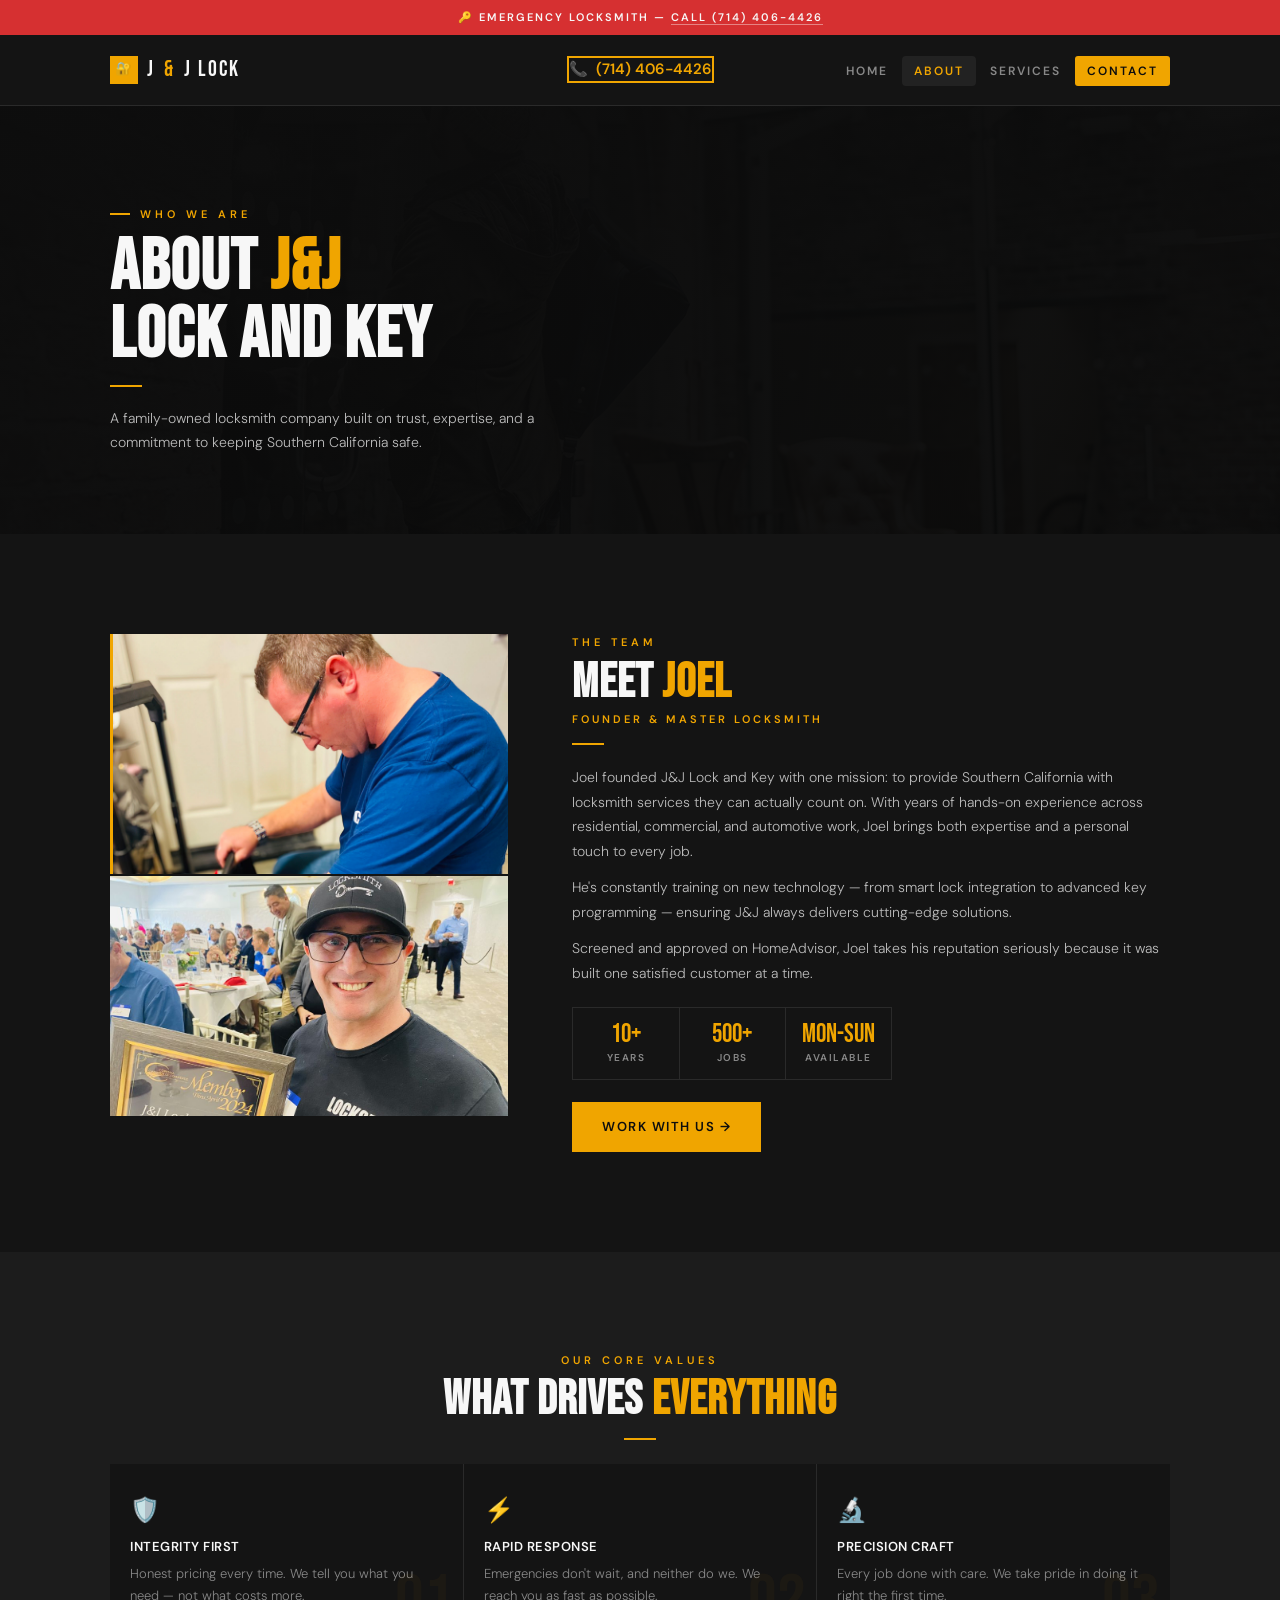
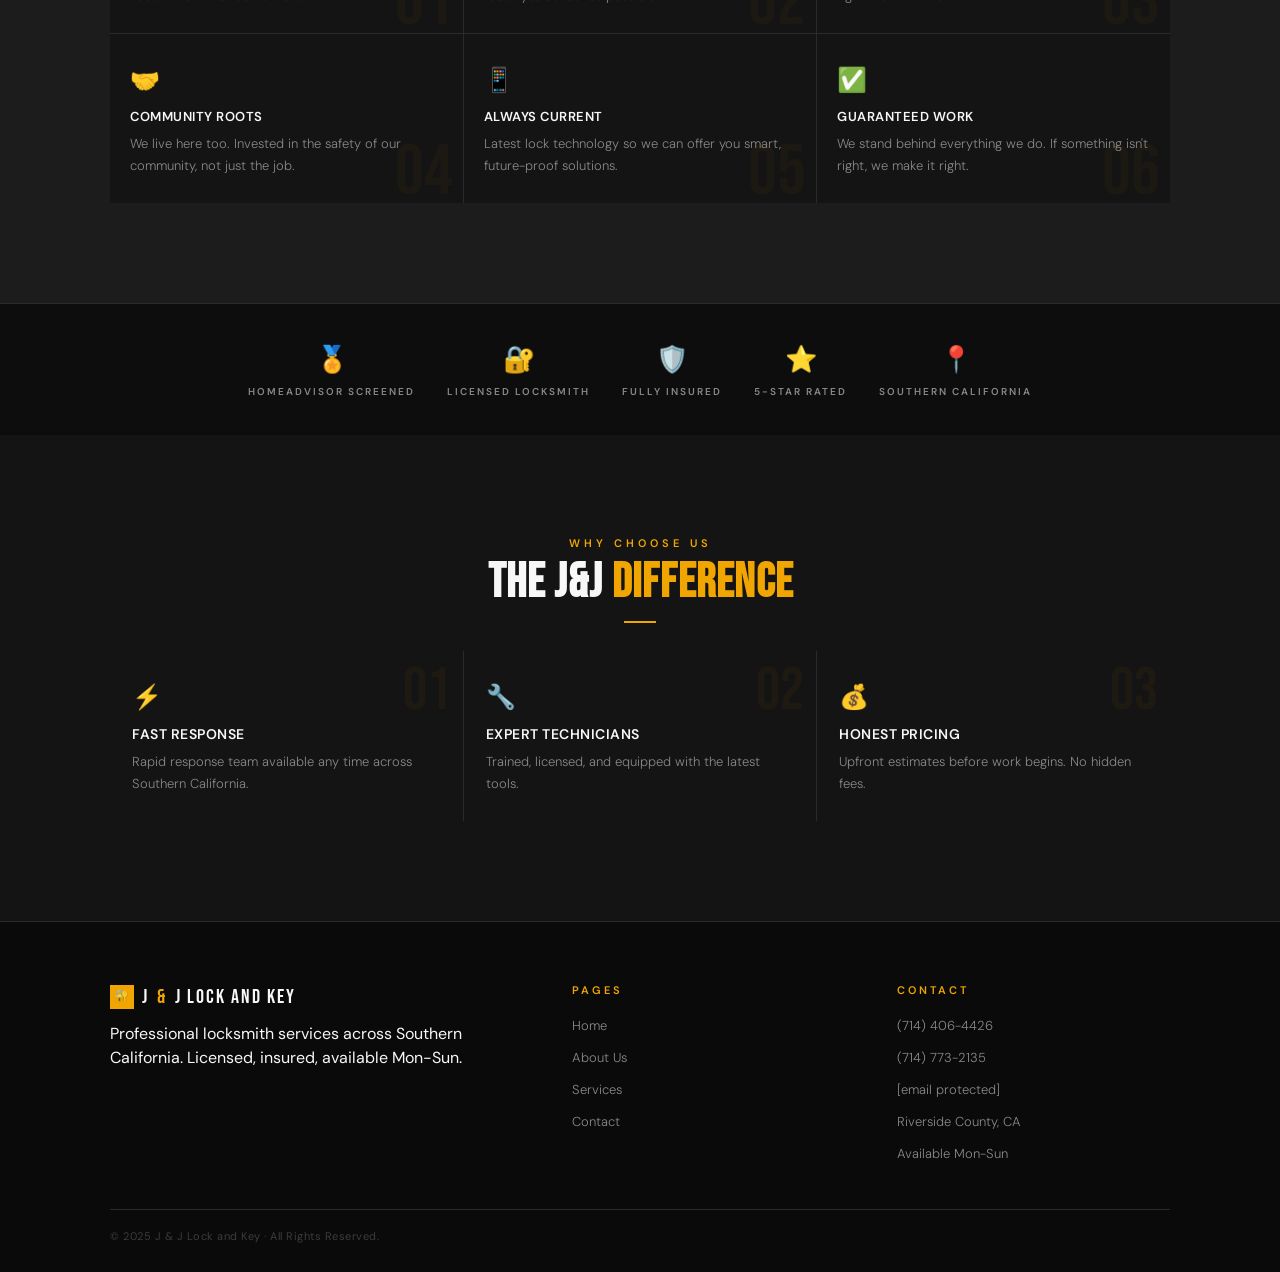
==== about.html @ a3571da6 "first commit" ====
<!DOCTYPE html>
<html lang="en">
<head>
<meta charset="UTF-8">
<meta name="viewport" content="width=device-width, initial-scale=1.0">
<title>About Us – J&J Lock and Key</title>
<link rel="stylesheet" href="style.css">
</head>
<body>
<div class="strip"><p>🔑 Emergency Locksmith — <a href="tel:+17144064426">Call (714) 406-4426</a></p></div>
<nav class="nav">
  <div class="wrap">
    <div class="nav__inner">
      <a href="index.html" class="nav__logo"><div class="nav__logo-mark">🔐</div>J<span>&amp;</span>J Lock</a>
      <a href="tel:+17144064426" class="nav__phone-mobile">📞 (714) 406-4426</a>
      <a href="tel:+17144064426" class="nav__phone-desktop">(714) 406-4426</a>
      <ul class="nav__links">
        <li><a href="index.html">Home</a></li>
        <li><a href="about.html" class="active">About</a></li>
        <li><a href="services.html">Services</a></li>
        <li><a href="contact.html" class="nav__cta">Contact</a></li>
      </ul>
      <button class="nav__burger" id="burger" aria-label="Open menu">
        <span></span><span></span><span></span>
      </button>
    </div>
  </div>
</nav>

<div class="nav__scrim" id="scrim"></div>
<div class="nav__drawer" id="drawer">
  <div class="nav__drawer-top">
    <div class="nav__drawer-logo"><div class="nav__logo-mark">🔐</div>J<span>&amp;</span>J Lock</div>
    <button class="nav__drawer-close" id="drawerClose">✕</button>
  </div>
  <div class="nav__drawer-phone">
    <span style="font-size:22px;">📞</span>
    <div><a href="tel:+17144064426">(714) 406-4426</a><p>Call or text anytime</p></div>
  </div>
  <nav class="nav__drawer-links">
    <a href="index.html">🏠 Home</a>
    <a href="about.html" class="active">👤 About Us</a>
    <a href="services.html">🔧 Services</a>
    <a href="contact.html">✉️ Contact</a>
  </nav>
  <a href="contact.html" class="nav__drawer-cta">Get a Free Estimate →</a>
  <div class="nav__drawer-bottom">
    <p>J&amp;J Lock and Key<br>Riverside County, CA<br>Licensed · Insured · Home Advisor Approved</p>
  </div>
</div>

<script>
(function(){
  var b=document.getElementById('burger'),d=document.getElementById('drawer'),s=document.getElementById('scrim'),c=document.getElementById('drawerClose');
  function open(){b.classList.add('open');d.classList.add('open');s.classList.add('open');document.body.style.overflow='hidden';}
  function shut(){b.classList.remove('open');d.classList.remove('open');s.classList.remove('open');document.body.style.overflow='';}
  b.addEventListener('click',open);c.addEventListener('click',shut);s.addEventListener('click',shut);
  d.querySelectorAll('a').forEach(function(a){a.addEventListener('click',shut);});
})();
</script>

<div class="pg-hero">
  <div class="pg-hero__bg" style="background-image:url('joelimage4.jpg');"></div>
  <div class="pg-hero__overlay"></div>
  <div class="wrap pg-hero__body">
    <div class="pg-hero__label">Who We Are</div>
    <h1 class="d2" style="margin-bottom:10px;">About <span class="gold">J&amp;J</span><br>Lock and Key</h1>
    <div class="line"></div>
    <p style="font-size:14px;font-weight:300;color:#bbb;line-height:1.7;max-width:480px;">A family-owned locksmith company built on trust, expertise, and a commitment to keeping Southern California safe.</p>
  </div>
</div>

<section class="section section--dark">
  <div class="wrap">
    <div class="meet-grid">
      <div class="meet-photos">
        <img src="joelimage6.jpg" alt="Joel at work">
        <img src="commerce.jpg" alt="Commercial locksmith">
      </div>
      <div>
        <span class="label" style="display:block;margin-bottom:8px;">The Team</span>
        <h2 class="d3" style="margin-bottom:4px;">Meet <span class="gold">Joel</span></h2>
        <p style="font-size:11px;font-weight:600;letter-spacing:3px;text-transform:uppercase;color:var(--gold);margin-bottom:16px;">Founder &amp; Master Locksmith</p>
        <div class="line"></div>
        <p style="font-size:14px;font-weight:300;line-height:1.75;color:#bbb;margin-bottom:12px;">Joel founded J&amp;J Lock and Key with one mission: to provide Southern California with locksmith services they can actually count on. With years of hands-on experience across residential, commercial, and automotive work, Joel brings both expertise and a personal touch to every job.</p>
        <p style="font-size:14px;font-weight:300;line-height:1.75;color:#bbb;margin-bottom:12px;">He's constantly training on new technology — from smart lock integration to advanced key programming — ensuring J&amp;J always delivers cutting-edge solutions.</p>
        <p style="font-size:14px;font-weight:300;line-height:1.75;color:#bbb;margin-bottom:22px;">Screened and approved on HomeAdvisor, Joel takes his reputation seriously because it was built one satisfied customer at a time.</p>
        <div style="display:flex;gap:0;border:1px solid #2a2a2a;margin-bottom:22px;max-width:320px;">
          <div style="flex:1;padding:14px 10px;text-align:center;border-right:1px solid #2a2a2a;"><div style="font-family:'Bebas Neue',sans-serif;font-size:26px;color:var(--gold);line-height:1;">10+</div><div style="font-size:10px;font-weight:600;letter-spacing:1.5px;text-transform:uppercase;color:#888;margin-top:2px;">Years</div></div>
          <div style="flex:1;padding:14px 10px;text-align:center;border-right:1px solid #2a2a2a;"><div style="font-family:'Bebas Neue',sans-serif;font-size:26px;color:var(--gold);line-height:1;">500+</div><div style="font-size:10px;font-weight:600;letter-spacing:1.5px;text-transform:uppercase;color:#888;margin-top:2px;">Jobs</div></div>
          <div style="flex:1;padding:14px 10px;text-align:center;"><div style="font-family:'Bebas Neue',sans-serif;font-size:26px;color:var(--gold);line-height:1;">Mon-Sun</div><div style="font-size:10px;font-weight:600;letter-spacing:1.5px;text-transform:uppercase;color:#888;margin-top:2px;">Available</div></div>
        </div>
        <a href="contact.html" class="btn btn--gold">Work With Us →</a>
      </div>
    </div>
  </div>
</section>

<section class="section section--card">
  <div class="wrap">
    <div class="center">
      <span class="label" style="display:block;margin-bottom:8px;">Our Core Values</span>
      <h2 class="d3" style="margin-bottom:4px;">What Drives <span class="gold">Everything</span></h2>
      <div class="line line--c"></div>
    </div>
    <div class="vals-grid">
      <div class="val"><span class="val__icon">🛡️</span><div class="val__title">Integrity First</div><p class="val__body">Honest pricing every time. We tell you what you need — not what costs more.</p><div class="val__n">01</div></div>
      <div class="val"><span class="val__icon">⚡</span><div class="val__title">Rapid Response</div><p class="val__body">Emergencies don't wait, and neither do we. We reach you as fast as possible.</p><div class="val__n">02</div></div>
      <div class="val"><span class="val__icon">🔬</span><div class="val__title">Precision Craft</div><p class="val__body">Every job done with care. We take pride in doing it right the first time.</p><div class="val__n">03</div></div>
      <div class="val"><span class="val__icon">🤝</span><div class="val__title">Community Roots</div><p class="val__body">We live here too. Invested in the safety of our community, not just the job.</p><div class="val__n">04</div></div>
      <div class="val"><span class="val__icon">📱</span><div class="val__title">Always Current</div><p class="val__body">Latest lock technology so we can offer you smart, future-proof solutions.</p><div class="val__n">05</div></div>
      <div class="val"><span class="val__icon">✅</span><div class="val__title">Guaranteed Work</div><p class="val__body">We stand behind everything we do. If something isn't right, we make it right.</p><div class="val__n">06</div></div>
    </div>
  </div>
</section>

<div class="certs" style="padding:36px 20px;">
  <div class="cert"><span class="cert__icon">🏅</span><div class="cert__label">HomeAdvisor Screened</div></div>
  <div class="cert"><span class="cert__icon">🔐</span><div class="cert__label">Licensed Locksmith</div></div>
  <div class="cert"><span class="cert__icon">🛡️</span><div class="cert__label">Fully Insured</div></div>
  <div class="cert"><span class="cert__icon">⭐</span><div class="cert__label">5-Star Rated</div></div>
  <div class="cert"><span class="cert__icon">📍</span><div class="cert__label">Southern California</div></div>
</div>

<section class="section section--dark">
  <div class="wrap">
    <div class="center">
      <span class="label" style="display:block;margin-bottom:8px;">Why Choose Us</span>
      <h2 class="d3" style="margin-bottom:4px;">The J&amp;J <span class="gold">Difference</span></h2>
      <div class="line line--c"></div>
    </div>
    <div class="why-grid">
      <div class="why-card"><div class="why-card__n">01</div><span class="why-card__icon">⚡</span><div class="why-card__title">Fast Response</div><p class="why-card__body">Rapid response team available any time across Southern California.</p></div>
      <div class="why-card"><div class="why-card__n">02</div><span class="why-card__icon">🔧</span><div class="why-card__title">Expert Technicians</div><p class="why-card__body">Trained, licensed, and equipped with the latest tools.</p></div>
      <div class="why-card"><div class="why-card__n">03</div><span class="why-card__icon">💰</span><div class="why-card__title">Honest Pricing</div><p class="why-card__body">Upfront estimates before work begins. No hidden fees.</p></div>
    </div>
  </div>
</section>
<footer class="footer"><div class="wrap">
  <div class="footer__grid">
    <div><a href="index.html" class="footer__logo"><div class="footer__logo-mark">🔐</div>J<span>&amp;</span>J Lock and Key</a>
      <p>Professional locksmith services across Southern California. Licensed, insured, available Mon-Sun.</p></div>
    <div><span class="footer__head">Pages</span><ul class="footer__list">
      <li><a href="index.html">Home</a></li><li><a href="about.html">About Us</a></li>
      <li><a href="services.html">Services</a></li><li><a href="contact.html">Contact</a></li>
    </ul></div>
    <div><span class="footer__head">Contact</span><ul class="footer__list">
      <li><a href="tel:+17144064426">(714) 406-4426</a></li>
      <li><a href="tel:+17147732135">(714) 773-2135</a></li>
      <li><a href="/cdn-cgi/l/email-protection#50393e363f103a3a3c3f333b313e343b35297e333f3d"><span class="__cf_email__" data-cfemail="8de4e3ebe2cde7e7e1e2eee6ece3e9e6e8f4a3eee2e0">[email&#160;protected]</span></a></li>
      <li><span>Riverside County, CA</span></li><li><span>Available Mon-Sun</span></li>
    </ul></div>
  </div>
  <div class="footer__bottom">© 2025 J &amp; J Lock and Key · All Rights Reserved.</div>
</div></footer>
<div class="phone-bar">
  <a href="tel:+1714406442
---- style.css ----
@import url('https://fonts.googleapis.com/css2?family=Bebas+Neue&family=DM+Sans:wght@300;400;500;600&display=swap');

/* ─── TOKENS ─── */
:root {
  --black:  #0d0d0d;
  --dark:   #141414;
  --card:   #1c1c1c;
  --border: #2a2a2a;
  --gold:   #f0a500;
  --gold2:  #ffc444;
  --white:  #f7f7f7;
  --muted:  #888;
  --smoke:  #bbb;
  --red:    #d63031;
  --d: 'Bebas Neue', sans-serif;
  --b: 'DM Sans', sans-serif;
}

/* ─── RESET ─── */
*,*::before,*::after{margin:0;padding:0;box-sizing:border-box;}
html{scroll-behavior:smooth;-webkit-text-size-adjust:100%;}
body{font-family:var(--b);background:var(--black);color:var(--white);overflow-x:hidden;line-height:1.5;}
img,video{display:block;max-width:100%;}
a{text-decoration:none;color:inherit;}
ul{list-style:none;}
button{font-family:var(--b);}

/* ─── LAYOUT ─── */
.wrap{width:100%;max-width:1140px;margin:0 auto;padding:0 20px;}
.section{padding:64px 0;}
.section--dark{background:var(--dark);}
.section--card{background:var(--card);}
.gold{color:var(--gold);}
.center{text-align:center;}

/* ─── TYPE ─── */
.d1{font-family:var(--d);font-size:clamp(52px,14vw,120px);line-height:.9;letter-spacing:1px;text-transform:uppercase;}
.d2{font-family:var(--d);font-size:clamp(36px,9vw,72px);line-height:.95;letter-spacing:1px;text-transform:uppercase;}
.d3{font-family:var(--d);font-size:clamp(28px,6vw,48px);line-height:1;letter-spacing:1px;text-transform:uppercase;}
.d4{font-family:var(--d);font-size:clamp(20px,4vw,32px);line-height:1;letter-spacing:1px;text-transform:uppercase;}
.label{font-size:11px;font-weight:600;letter-spacing:4px;text-transform:uppercase;color:var(--gold);}
.body{font-size:15px;font-weight:300;line-height:1.75;color:var(--smoke);}
.body--sm{font-size:13px;font-weight:300;line-height:1.65;color:var(--muted);}
.line{width:32px;height:2px;background:var(--gold);margin:14px 0 20px;}
.line--c{margin:14px auto 20px;}

/* ─── BUTTONS ─── */
.btn{display:inline-flex;align-items:center;justify-content:center;gap:8px;font-family:var(--b);font-size:13px;font-weight:600;letter-spacing:1.5px;text-transform:uppercase;padding:15px 30px;border:none;cursor:pointer;transition:all .2s;white-space:nowrap;}
.btn--gold{background:var(--gold);color:var(--black);}
.btn--gold:hover{background:var(--gold2);transform:translateY(-2px);box-shadow:0 8px 28px rgba(240,165,0,.3);}
.btn--ghost{background:transparent;color:var(--white);border:1.5px solid rgba(255,255,255,.25);}
.btn--ghost:hover{border-color:var(--gold);color:var(--gold);}
.btn--full{width:100%;}
.btn--sm{padding:10px 20px;font-size:12px;}

/* ─── STICKY PHONE BAR ─── */
.phone-bar{position:fixed;bottom:0;left:0;right:0;z-index:999;display:grid;grid-template-columns:1fr 1fr;}
.phone-bar a{display:flex;align-items:center;justify-content:center;gap:8px;padding:16px;font-size:13px;font-weight:600;letter-spacing:1px;text-transform:uppercase;transition:opacity .2s;}
.phone-bar__call{background:var(--gold);color:var(--black);}
.phone-bar__call:hover{background:var(--gold2);}
.phone-bar__quote{background:var(--black);color:var(--white);border-top:2px solid var(--border);}
.phone-bar__quote:hover{background:var(--card);}

/* ─── EMERGENCY STRIP ─── */
.strip{background:var(--red);padding:9px 0;text-align:center;}
.strip p{font-size:11px;font-weight:600;letter-spacing:2px;text-transform:uppercase;color:var(--white);}
.strip a{color:var(--white);border-bottom:1px solid rgba(255,255,255,.4);}

/* ─── NAV ─── */
.nav{background:var(--dark);border-bottom:1px solid var(--border);position:sticky;top:0;z-index:400;}
.nav__inner{display:grid;grid-template-columns:auto 1fr auto;align-items:center;height:58px;}
.nav__logo{font-family:var(--d);font-size:20px;letter-spacing:2px;text-transform:uppercase;color:var(--white);display:flex;align-items:center;gap:9px;white-space:nowrap;justify-self:start;}
.nav__logo-mark{width:28px;height:28px;background:var(--gold);display:flex;align-items:center;justify-content:center;font-size:13px;flex-shrink:0;}
.nav__logo span{color:var(--gold);}
.nav__phone-desktop{display:none;}
.nav__phone-mobile{justify-self:center;margin-left:-20px;display:flex;align-items:center;gap:6px;border:1.5px solid var(--gold);padding:7px 14px;font-size:12px;font-weight:600;letter-spacing:1px;color:var(--gold);white-space:nowrap;transition:all .2s;}
.nav__phone-mobile:hover{background:var(--gold);color:var(--black);}

/* HAMBURGER BUTTON */
.nav__burger{display:flex;flex-direction:column;justify-content:center;align-items:center;gap:5px;width:40px;height:40px;background:none;border:1.5px solid var(--border);cursor:pointer;flex-shrink:0;transition:border-color .2s;justify-self:end;}
.nav__burger:hover{border-color:var(--gold);}
.nav__burger span{display:block;width:20px;height:2px;background:var(--gold);transition:all .3s;transform-origin:center;}
.nav__burger.open span:nth-child(1){transform:translateY(6.5px) rotate(45deg);}
.nav__burger.open span:nth-child(2){opacity:0;transform:scaleX(0);}
.nav__burger.open span:nth-child(3){transform:translateY(-6.5px) rotate(-45deg);}

/* MOBILE DRAWER */
.nav__drawer{position:fixed;top:0;right:0;bottom:0;width:280px;max-width:85vw;background:var(--dark);border-left:1px solid var(--border);z-index:500;transform:translateX(100%);transition:transform .32s cubic-bezier(.4,0,.2,1);display:flex;flex-direction:column;overflow-y:auto;}
.nav__drawer.open{transform:translateX(0);}
.nav__drawer-top{display:flex;align-items:center;justify-content:space-between;padding:18px 20px;border-bottom:1px solid var(--border);}
.nav__drawer-logo{font-family:var(--d);font-size:18px;letter-spacing:2px;text-transform:uppercase;color:var(--white);display:flex;align-items:center;gap:8px;}
.nav__drawer-logo span{color:var(--gold);}
.nav__drawer-close{width:36px;height:36px;background:none;border:1.5px solid var(--border);color:var(--muted);font-size:18px;cursor:pointer;display:flex;align-items:center;justify-content:center;transition:all .2s;line-height:1;}
.nav__drawer-close:hover{border-color:var(--gold);color:var(--gold);}
.nav__drawer-phone{display:flex;align-items:center;gap:10px;padding:16px 20px;background:rgba(240,165,0,.07);border-bottom:1px solid var(--border);}
.nav__drawer-phone a{font-size:16px;font-weight:600;color:var(--gold);}
.nav__drawer-phone p{font-size:11px;color:var(--muted);letter-spacing:.5px;}
.nav__drawer-links{display:flex;flex-direction:column;padding:16px 0;}
.nav__drawer-links a{display:flex;align-items:center;justify-content:space-between;padding:14px 20px;font-size:14px;font-weight:600;letter-spacing:1px;text-transform:uppercase;color:var(--smoke);border-left:3px solid transparent;transition:all .2s;}
.nav__drawer-links a:hover,.nav__drawer-links a.active{color:var(--white);background:rgba(255,255,255,.04);border-left-color:var(--gold);}
.nav__drawer-links a.active{color:var(--gold);}
.nav__drawer-links a::after{content:'→';font-size:12px;color:var(--muted);}
.nav__drawer-cta{margin:8px 20px 0;background:var(--gold);color:var(--black);padding:14px 20px;font-size:13px;font-weight:600;letter-spacing:1.5px;text-transform:uppercase;text-align:center;display:block;transition:background .2s;}
.nav__drawer-cta:hover{background:var(--gold2);color:var(--black);}
.nav__drawer-bottom{margin-top:auto;padding:20px;border-top:1px solid var(--border);}
.nav__drawer-bottom p{font-size:11px;color:var(--muted);line-height:1.6;}

/* SCRIM */
.nav__scrim{position:fixed;inset:0;background:rgba(0,0,0,.65);z-index:490;opacity:0;pointer-events:none;transition:opacity .32s;}
.nav__scrim.open{opacity:1;pointer-events:all;}

/* DESKTOP NAV LINKS (hidden on mobile) */
.nav__links{display:none;}

/* ─── HERO ─── */
.hero{position:relative;min-height:100svh;display:flex;align-items:center;overflow:hidden;padding-bottom:70px;}
.hero__video{position:absolute;inset:0;width:100%;height:100%;object-fit:cover;filter:brightness(.14) saturate(.3);}
.hero__overlay{position:absolute;inset:0;background:linear-gradient(160deg,rgba(13,13,13,.97) 0%,rgba(13,13,13,.8) 60%,rgba(13,13,13,.25) 100%);}
.hero__body{position:relative;z-index:2;padding:52px 0;}
.hero__eyebrow{display:inline-flex;align-items:center;gap:10px;margin-bottom:16px;}
.hero__eyebrow::before{content:'';width:20px;height:2px;background:var(--gold);}
.hero__title{margin-bottom:18px;}
.hero__sub{font-size:16px;font-weight:300;line-height:1.7;color:rgba(187,187,187,.9);max-width:460px;margin-bottom:28px;}
.hero__actions{display:flex;flex-direction:column;gap:10px;max-width:340px;}
.hero__stats{display:flex;gap:0;margin-top:40px;border:1px solid var(--border);overflow:hidden;max-width:360px;}
.hstat{flex:1;padding:14px 12px;text-align:center;border-right:1px solid var(--border);}
.hstat:last-child{border-right:none;}
.hstat__n{font-family:var(--d);font-size:28px;color:var(--gold);line-height:1;}
.hstat__l{font-size:10px;font-weight:600;letter-spacing:1.5px;text-transform:uppercase;color:var(--muted);margin-top:2px;}

/* ─── SERVICE CARDS ─── */
.svc-grid{display:grid;grid-template-columns:1fr 1fr;gap:2px;background:var(--border);}
.svc-card{position:relative;overflow:hidden;height:220px;background:var(--card);}
.svc-card img{width:100%;height:100%;object-fit:cover;filter:brightness(.22) saturate(.4);transition:filter .5s,transform .6s;}
.svc-card:hover img{filter:brightness(.38) saturate(.7);transform:scale(1.06);}
.svc-card__body{position:absolute;inset:0;display:flex;flex-direction:column;justify-content:flex-end;padding:18px 16px;background:linear-gradient(to top,rgba(13,13,13,.97) 0%,transparent 65%);}
.svc-card__icon{font-size:20px;margin-bottom:6px;}
.svc-card__name{font-family:var(--d);font-size:22px;letter-spacing:1px;text-transform:uppercase;color:var(--white);line-height:1;}
.svc-card__tick{width:18px;height:2px;background:var(--gold);margin:7px 0;transition:width .3s;}
.svc-card:hover .svc-card__tick{width:32px;}
.svc-card__desc{font-size:11px;color:var(--smoke);line-height:1.4;max-height:0;overflow:hidden;opacity:0;transition:max-height .4s,opacity .4s;}
.svc-card:hover .svc-card__desc{max-height:50px;opacity:1;}
.svc-card__link{display:inline-block;margin-top:8px;font-size:10px;font-weight:600;letter-spacing:2px;text-transform:uppercase;color:var(--gold);opacity:0;transform:translateY(5px);transition:all .3s;}
.svc-card:hover .svc-card__link{opacity:1;transform:translateY(0);}

/* ─── ABOUT ROW ─── */
.about-row__img{width:100%;height:280px;object-fit:cover;object-position:top;border-left:3px solid var(--gold);}
.about-row__body{padding-top:28px;}
.about-row__body p{font-size:14px;font-weight:300;line-height:1.75;color:var(--smoke);margin-bottom:12px;}
.feats{display:grid;grid-template-columns:1fr 1fr;gap:8px;margin:16px 0 22px;}
.feat{display:flex;align-items:center;gap:7px;font-size:12px;font-weight:600;letter-spacing:.3px;color:var(--white);}
.feat::before{content:'';width:5px;height:5px;background:var(--gold);flex-shrink:0;transform:rotate(45deg);}

/* ─── CTA FORM ─── */
.cta-section{position:relative;padding:56px 0;overflow:hidden;}
.cta-section__bg{position:absolute;inset:0;background-size:cover;background-position:center;filter:brightness(.06) saturate(.3);}
.cta-section__overlay{position:absolute;inset:0;background:rgba(13,13,13,.95);}
.cta-section__body{position:relative;z-index:2;}
.cta-section h2{margin-bottom:8px;}
.cta-section p{font-size:14px;color:var(--muted);margin-bottom:22px;}
.cta-form{display:flex;flex-direction:column;gap:0;max-width:440px;}
.cta-form input{background:rgba(255,255,255,.05);border:1px solid var(--border);color:var(--white);padding:14px 16px;font-family:var(--b);font-size:14px;outline:none;transition:border-color .2s;}
.cta-form input:focus{border-color:var(--gold);}
.cta-form input::placeholder{color:var(--muted);}
.cta-form button{background:var(--gold);color:var(--black);border:none;padding:14px;font-family:var(--b);font-size:12px;font-weight:600;letter-spacing:2px;text-transform:uppercase;cursor:pointer;transition:background .2s;}
.cta-form button:hover{background:var(--gold2);}

/* ─── WHY CARDS ─── */
.why-grid{display:grid;grid-template-columns:1fr;gap:1px;background:var(--border);margin-top:28px;}
.why-card{background:var(--dark);padding:26px 22px;position:relative;overflow:hidden;border-top:2px solid transparent;transition:all .3s;}
.why-card:hover{border-top-color:var(--gold);}
.why-card__n{font-family:var(--d);font-size:60px;color:rgba(240,165,0,.05);line-height:1;position:absolute;top:8px;right:12px;}
.why-card__icon{font-size:24px;margin-bottom:9px;display:block;}
.why-card__title{font-size:14px;font-weight:600;letter-spacing:.5px;text-transform:uppercase;color:var(--white);margin-bottom:6px;}
.why-card__body{font-size:13px;font-weight:300;line-height:1.7;color:var(--muted);}

/* ─── AREAS ─── */
.areas{padding:52px 0;background:var(--card);text-align:center;}
.areas h2{margin-bottom:8px;}
.areas p{font-size:13px;color:var(--muted);margin-bottom:22px;}
.tags{display:grid;grid-template-columns:repeat(2,1fr);gap:8px;}
.tag-pill{background:rgba(240,165,0,.07);border:1px solid rgba(240,165,0,.2);color:rgba(240,165,0,.8);padding:10px 14px;font-size:12px;font-weight:500;letter-spacing:.3px;transition:all .2s;text-align:center;display:flex;align-items:center;justify-content:center;}
.tag-pill:hover{background:rgba(240,165,0,.14);border-color:var(--gold);color:var(--gold);}
@media(min-width:480px){.tags{grid-template-columns:repeat(3,1fr);}}
@media(min-width:640px){.tags{grid-template-columns:repeat(4,1fr);}}
@media(min-width:960px){.tags{grid-template-columns:repeat(5,1fr);}}

/* ─── FOOTER ─── */
.footer{background:#0a0a0a;border-top:1px solid var(--border);padding:44px 0 80px;}
.footer__grid{display:grid;grid-template-columns:1fr;gap:32px;margin-bottom:28px;}
.footer__logo{font-family:var(--d);font-size:20px;letter-spacing:2px;text-transform:uppercase;display:inline-flex;align-items:center;gap:8px;margin-bottom:10px;}
.footer__logo span{color:var(--gold);}
.footer__logo-mark{width:24px;height:24px;background:var(--gold);display:flex;align-items:center;justify-content:center;font-size:12px;}
.footer__brand p{font-size:13px;font-weight:300;line-height:1.7;color:var(--muted);}
.footer__head{font-size:11px;font-weight:600;letter-spacing:3px;text-transform:uppercase;color:var(--gold);margin-bottom:14px;display:block;}
.footer__list li{margin-bottom:8px;}
.footer__list a,.footer__list span{font-size:13px;font-weight:300;color:var(--muted);transition:color .2s;}
.footer__list a:hover{color:var(--gold);}
.footer__bottom{border-top:1px solid var(--border);padding-top:18px;font-size:11px;color:rgba(136,136,136,.4);letter-spacing:.5px;text-align:center;}

/* ─── PAGE HERO ─── */
.pg-hero{position:relative;padding:64px 0 52px;overflow:hidden;}
.pg-hero__bg{position:absolute;inset:0;background-size:cover;background-position:center;filter:brightness(.12) saturate(.4);}
.pg-hero__overlay{position:absolute;inset:0;background:linear-gradient(160deg,rgba(13,13,13,.98) 0%,rgba(13,13,13,.7) 100%);}
.pg-hero__body{position:relative;z-index:2;}
.pg-hero__label{display:flex;align-items:center;gap:10px;font-size:11px;font-weight:600;letter-spacing:4px;text-transform:uppercase;color:var(--gold);margin-bottom:12px;}
.pg-hero__label::before{content:'';width:20px;height:2px;background:var(--gold);}

/* ─── SERVICES PAGE ─── */
.svc-block{margin-bottom:52px;}
.svc-block:last-child{margin-bottom:0;}
.svc-block__img{width:100%;height:240px;object-fit:cover;border-bottom:2px solid var(--gold);}
.svc-tag{display:inline-block;background:var(--gold);color:var(--black);font-size:10px;font-weight:700;letter-spacing:2px;text-transform:uppercase;padding:5px 14px;margin:16px 0 10px;}
.svc-block h2{margin-bottom:10px;}
.svc-block p{font-size:14px;color:var(--smoke);line-height:1.75;margin-bottom:10px;}
.svc-list{display:grid;grid-template-columns:1fr 1fr;gap:7px;margin:14px 0 20px;}
.svc-list li{display:flex;align-items:center;gap:7px;font-size:12px;font-weight:500;color:var(--white);}
.svc-list li::before{content:'';width:5px;height:5px;background:var(--gold);flex-shrink:0;transform:rotate(45deg);}
.svc-divider{border:none;border-top:1px solid var(--border);margin-top:52px;}

/* ─── EMERGENCY ─── */
.emg{position:relative;padding:56px 0;overflow:hidden;}
.emg__bg{position:absolute;inset:0;background-size:cover;background-position:center;filter:brightness(.08) saturate(.3);}
.emg__overlay{position:absolute;inset:0;background:rgba(13,13,13,.94);}
.emg__body{position:relative;z-index:2;}
.emg h2{margin-bottom:12px;}
.emg p{font-size:14px;color:var(--smoke);line-height:1.75;margin-bottom:20px;}
.emg-cards{display:grid;grid-template-columns:1fr;gap:8px;margin-top:24px;}
.emg-card{display:flex;gap:14px;background:rgba(240,165,0,.04);border:1px solid rgba(240,165,0,.1);padding:16px;}
.emg-card__icon{font-size:20px;flex-shrink:0;}
.emg-card__title{font-size:13px;font-weight:600;letter-spacing:.5px;text-transform:uppercase;color:var(--white);margin-bottom:3px;}
.emg-card__body{font-size:12px;color:var(--muted);line-height:1.5;}

/* ─── PRICING ─── */
.price-grid{display:grid;grid-template-columns:1fr;gap:1px;background:var(--border);margin-top:24px;}
.price-card{background:var(--dark);padding:28px 22px;text-align:center;border-top:2px solid transparent;transition:all .3s;position:relative;}
.price-card:hover{border-top-color:rgba(240,165,0,.4);}
.price-card.hot{background:var(--card);border-top-color:var(--gold);}
.price-card.hot::before{content:'MOST POPULAR';position:absolute;top:0;left:50%;transform:translateX(-50%) translateY(-100%);background:var(--gold);color:var(--black);font-size:9px;font-weight:700;letter-spacing:2px;padding:5px 14px;white-space:nowrap;}
.price-card__icon{font-size:28px;margin-bottom:10px;display:block;}
.price-card__name{font-family:var(--d);font-size:22px;letter-spacing:1px;margin-bottom:14px;}
.price-card__list{list-style:none;margin-bottom:20px;}
.price-card__list li{font-size:13px;color:var(--muted);padding:6px 0;border-bottom:1px solid var(--border);}
.price-card__list li:last-child{border-bottom:none;}

/* ─── ABOUT PAGE ─── */
.meet-photos{display:flex;flex-direction:column;gap:2px;margin-bottom:28px;}
.meet-photos img{width:100%;height:250px;object-fit:cover;object-position:top;}
.meet-photos img:first-child{border-left:3px solid var(--gold);}
.vals-grid{display:grid;grid-template-columns:1fr;gap:1px;background:var(--border);margin-top:24px;}
.val{background:var(--dark);padding:26px 20px;position:relative;overflow:hidden;border-top:2px solid transparent;transition:all .3s;}
.val:hover{border-top-color:var(--gold);}
.val__icon{font-size:24px;margin-bottom:9px;display:block;}
.val__title{font-size:13px;font-weight:600;letter-spacing:.5px;text-transform:uppercase;color:var(--white);margin-bottom:6px;}
.val__body{font-size:13px;font-weight:300;line-height:1.7;color:var(--muted);}
.val__n{position:absolute;bottom:-6px;right:10px;font-family:var(--d);font-size:72px;color:rgba(240,165,0,.04);line-height:1;}
.certs{display:flex;flex-wrap:wrap;justify-content:center;gap:20px 32px;padding:36px 0;border-top:1px solid var(--border);}
.cert{text-align:center;}
.cert__icon{font-size:26px;margin-bottom:5px;display:block;}
.cert__label{font-size:10px;font-weight:600;letter-spacing:2px;text-transform:uppercase;color:var(--muted);}

/* ─── CONTACT PAGE ─── */
.contact-cards{display:flex;flex-direction:column;gap:1px;background:var(--border);margin-bottom:24px;}
.cc{background:var(--dark);padding:15px 16px;display:flex;align-items:flex-start;gap:12px;border-left:2px solid transparent;transition:all .3s;}
.cc:hover{border-left-color:var(--gold);background:var(--card);}
.cc__icon{font-size:18px;flex-shrink:0;margin-top:2px;}
.cc__label{font-size:10px;font-weight:600;letter-spacing:3px;text-transform:uppercase;color:var(--gold);margin-bottom:3px;display:block;}
.cc__val{font-size:14px;color:var(--white);line-height:1.5;}
.cc__val a{color:var(--white);transition:color .2s;}
.cc__val a:hover{color:var(--gold);}
.cc__note{font-size:11px;color:var(--muted);margin-top:2px;display:block;}
.hours{border-top:1px solid var(--border);padding-top:18px;margin-top:18px;}
.hours__head{font-size:10px;font-weight:600;letter-spacing:3px;text-transform:uppercase;color:var(--gold);margin-bottom:12px;display:block;}
.hours__row{display:flex;justify-content:space-between;padding:5px 0;border-bottom:1px solid var(--border);font-size:13px;font-weight:300;color:var(--muted);}
.hours__row span:last-child{color:var(--white);font-weight:500;}
.hours__row.hl span{color:var(--gold);font-weight:600;}
.cf{background:var(--card);padding:24px 18px;border-top:2px solid var(--gold);}
.cf h3{font-family:var(--d);font-size:clamp(22px,5vw,32px);letter-spacing:1px;text-transform:uppercase;margin-bottom:6px;}
.cf__sub{font-size:13px;color:var(--muted);margin-bottom:20px;}
.fg{margin-bottom:13px;}
.fg label{display:block;font-size:10px;font-weight:600;letter-spacing:2px;text-transform:uppercase;color:var(--gold);margin-bottom:5px;}
.fg input,.fg select,.fg textarea{width:100%;background:rgba(255,255,255,.04);border:1px solid var(--border);color:var(--white);padding:12px 14px;font-family:var(--b);font-size:14px;outline:none;transition:border-color .2s;-webkit-appearance:none;}
.fg input:focus,.fg select:focus,.fg textarea:focus{border-color:var(--gold);}
.fg input::placeholder,.fg textarea::placeholder{color:var(--muted);}
.fg select option{background:var(--card);color:var(--white);}
.fg textarea{resize:vertical;min-height:96px;}
.form-row{display:grid;grid-template-columns:1fr;gap:0;}
.fn{font-size:11px;color:var(--muted);text-align:center;margin-top:9px;}
.faq-grid{display:grid;grid-template-columns:1fr;gap:1px;background:var(--border);margin-top:24px;}
.faq{background:var(--dark);padding:20px 18px;border-left:2px solid transparent;transition:border-color .3s;}
.faq:hover{border-left-color:var(--gold);}
.faq__q{font-size:13px;font-weight:600;letter-spacing:.3px;color:var(--white);margin-bottom:6px;text-transform:uppercase;}
.faq__a{font-size:13px;font-weight:300;line-height:1.7;color:var(--muted);}
.map-box{height:160px;background:var(--card);display:flex;flex-direction:column;align-items:center;justify-content:center;gap:7px;border-top:1px solid var(--border);}
.map-box__icon{font-size:28px;}
.map-box__sub{font-size:12px;color:var(--muted);}
.map-box a{color:var(--gold);font-size:11px;font-weight:600;letter-spacing:1px;text-transform:uppercase;}

@keyframes fadeUp{from{opacity:0;transform:translateY(20px);}to{opacity:1;transform:translateY(0);}}
.a1{animation:fadeUp .6s ease .1s both;}
.a2{animation:fadeUp .6s ease .25s both;}
.a3{animation:fadeUp .6s ease .4s both;}
.a4{animation:fadeUp .6s ease .55s both;}
.a5{animation:fadeUp .6s ease .7s both;}

/* ════════════════ TABLET 640px ════════════════ */
@media(min-width:640px){
  .wrap{padding:0 28px;}
  .nav__inner{height:64px;}
  .nav__logo{font-size:24px;}
  .nav__links a{font-size:12px;padding:7px 12px;}
  .hero__actions{flex-direction:row;max-width:none;}
  .svc-grid{grid-template-columns:repeat(4,1fr);}
  .svc-card{height:280px;}
  .why-grid{grid-template-columns:1fr 1fr;}
  .footer__grid{grid-template-columns:1fr 1fr;}
  .vals-grid{grid-template-columns:1fr 1fr;}
  .price-grid{grid-template-columns:repeat(3,1fr);}
  .emg-cards{grid-template-columns:1fr 1fr;}
  .cta-form{flex-direction:row;}
  .cta-form input{flex:1;border-right:none;}
  .form-row{grid-template-columns:1fr 1fr;gap:12px;}
  .faq-grid{grid-template-columns:1fr 1fr;}
  .map-box{height:220px;}
  .cf{padding:32px 28px;}
  .section{padding:72px 0;}
  .meet-photos{flex-direction:row;}
  .meet-photos img{height:300px;}
}

/* ════════════════ DESKTOP 960px ════════════════ */
@media(min-width:960px){
  .wrap{padding:0 40px;}
  .section{padding:100px 0;}
  .phone-bar{display:none;}
  .nav__inner{display:grid;grid-template-columns:1fr auto 1fr;gap:24px;height:70px;}
  .nav__logo{font-size:22px;}
  .nav__burger{display:none;}
  .nav__drawer{display:none;}
  .nav__scrim{display:none;}
  .nav__phone-mobile{display:none;}
  .nav__phone-desktop{display:flex;justify-self:center;border:2px solid var(--gold);align-items:center;gap:8px;font-size:15px;font-weight:600;color:var(--gold);}
  .nav__phone-desktop::before{content:'📞';}
  .nav__links{display:flex;justify-self:end;align-items:center;gap:2px;}
  .nav__links a{font-size:12px;font-weight:600;letter-spacing:2px;text-transform:uppercase;color:var(--muted);padding:7px 12px;border-radius:4px;transition:all .2s;}
  .nav__links a:hover,.nav__links a.active{color:var(--white);background:rgba(255,255,255,.06);}
  .nav__links a.active{color:var(--gold);}
  .nav__cta{background:var(--gold)!important;color:var(--black)!important;border-radius:3px!important;}
  .nav__cta:hover{background:var(--gold2)!important;color:var(--black)!important;}
  .nav__cta::after{display:none!important;}
  .hero{padding-bottom:0;}
  .hero__actions{flex-direction:row;}
  .hero__body{padding:80px 0;}
  .svc-card{height:360px;}
  .svc-card__name{font-size:26px;}
  .about-row__grid{display:grid;grid-template-columns:1fr 1fr;gap:64px;align-items:center;}
  .about-row__img{height:460px;}
  .about-row__body{padding-top:0;}
  .about-row__body p{font-size:15px;}
  .cta-section{padding:80px 0;}
  .cta-section__inner{display:flex;justify-content:space-between;align-items:center;gap:60px;}
  .cta-section p{margin-bottom:0;}
  .cta-form{max-width:400px;}
  .why-grid{grid-template-columns:repeat(3,1fr);}
  .footer{padding:60px 0 28px;}
  .footer__grid{grid-template-columns:1.5fr 1fr 1fr;gap:52px;margin-bottom:36px;}
  .footer__bottom{text-align:left;}
  .pg-hero{padding:100px 0 80px;}
  .svc-block__grid{display:grid;grid-template-columns:1fr 1fr;gap:60px;align-items:center;}
  .svc-block__grid.flip{direction:rtl;}
  .svc-block__grid.flip>*{direction:ltr;}
  .svc-block__img{height:380px;border-bottom:none;border:2px solid var(--border);}
  .svc-block p{font-size:15px;}
  .svc-divider{margin-top:72px;}
  .emg{padding:80px 0;}
  .emg__grid{display:grid;grid-template-columns:1fr 1fr;gap:60px;align-items:center;}
  .emg-cards{margin-top:0;}
  .meet-grid{display:grid;grid-template-columns:1fr 1.5fr;gap:64px;align-items:start;}
  .meet-photos{flex-direction:column;margin-bottom:0;}
  .meet-photos img{height:240px;}
  .vals-grid{grid-template-columns:repeat(3,1fr);}
  .contact-grid{display:grid;grid-template-columns:1fr 1.3fr;gap:64px;align-items:start;}
  .cf{padding:40px;}
  .map-box{height:280px;}
}
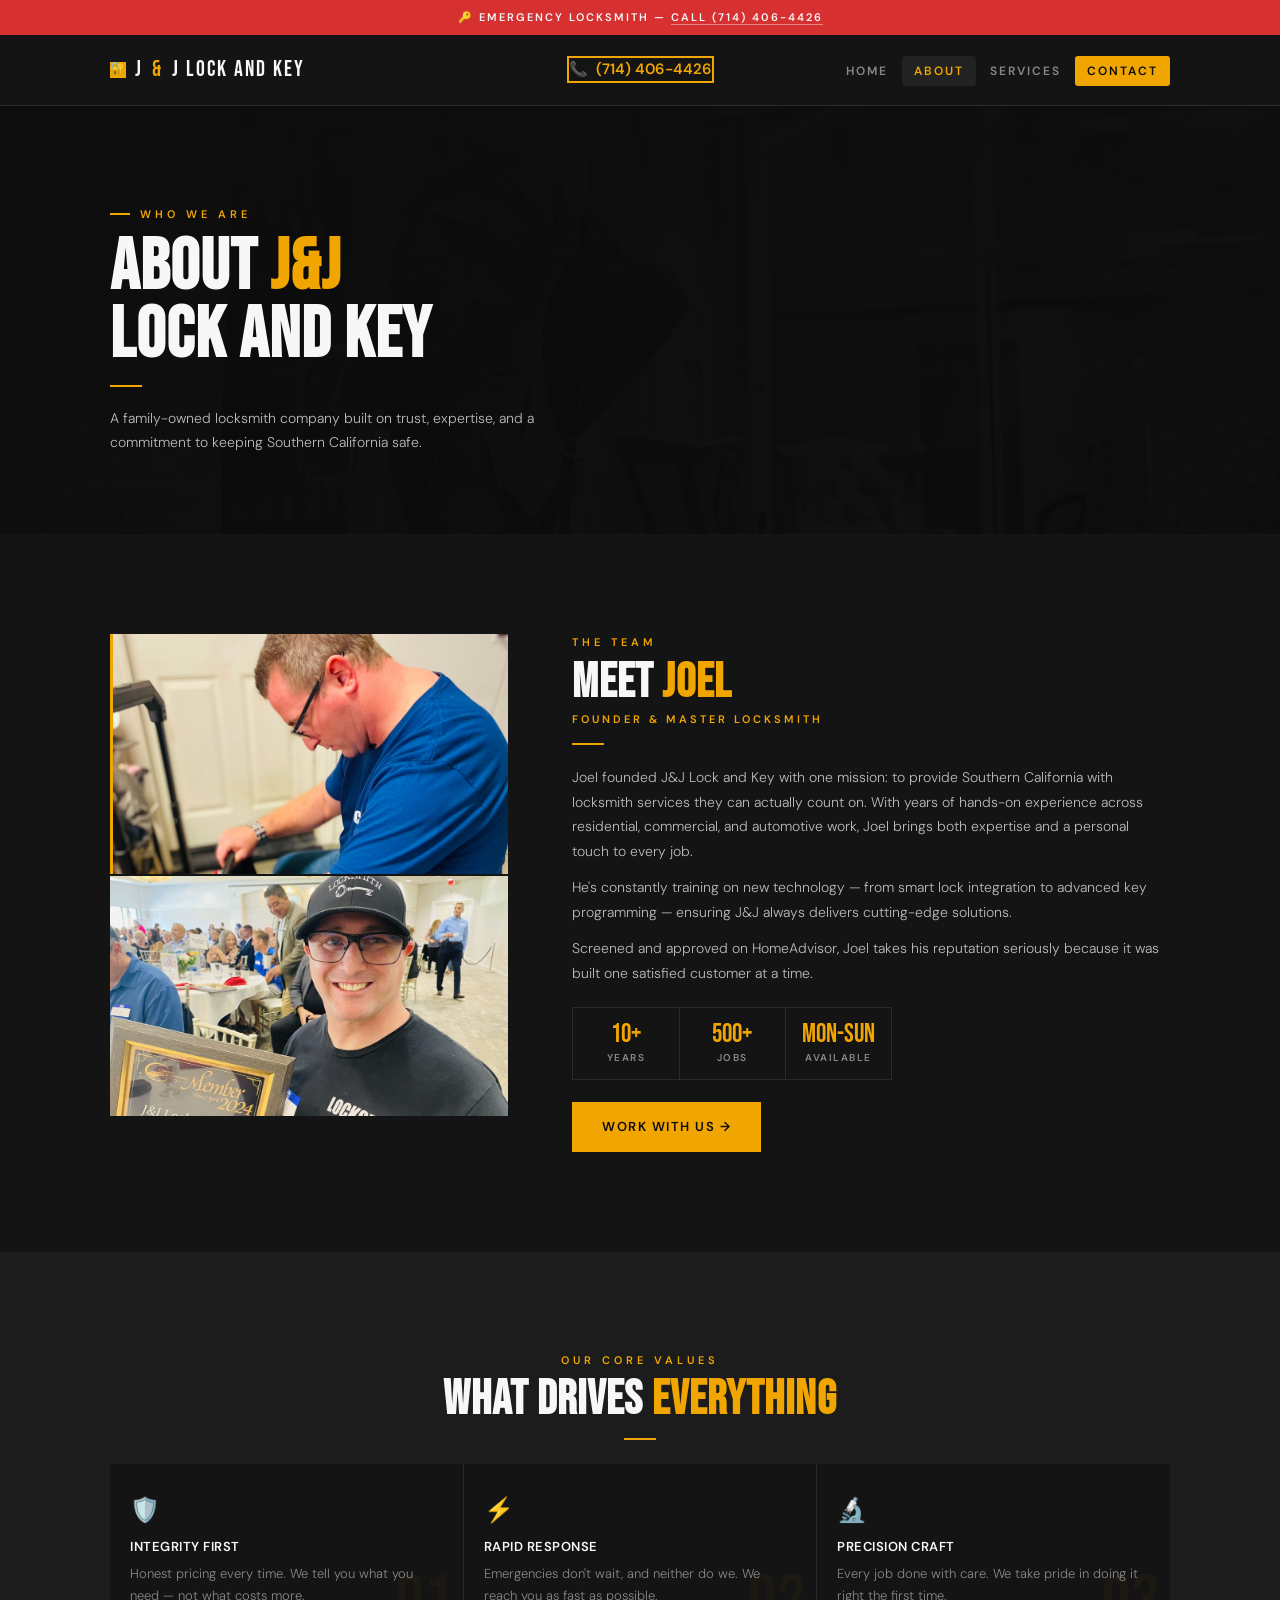
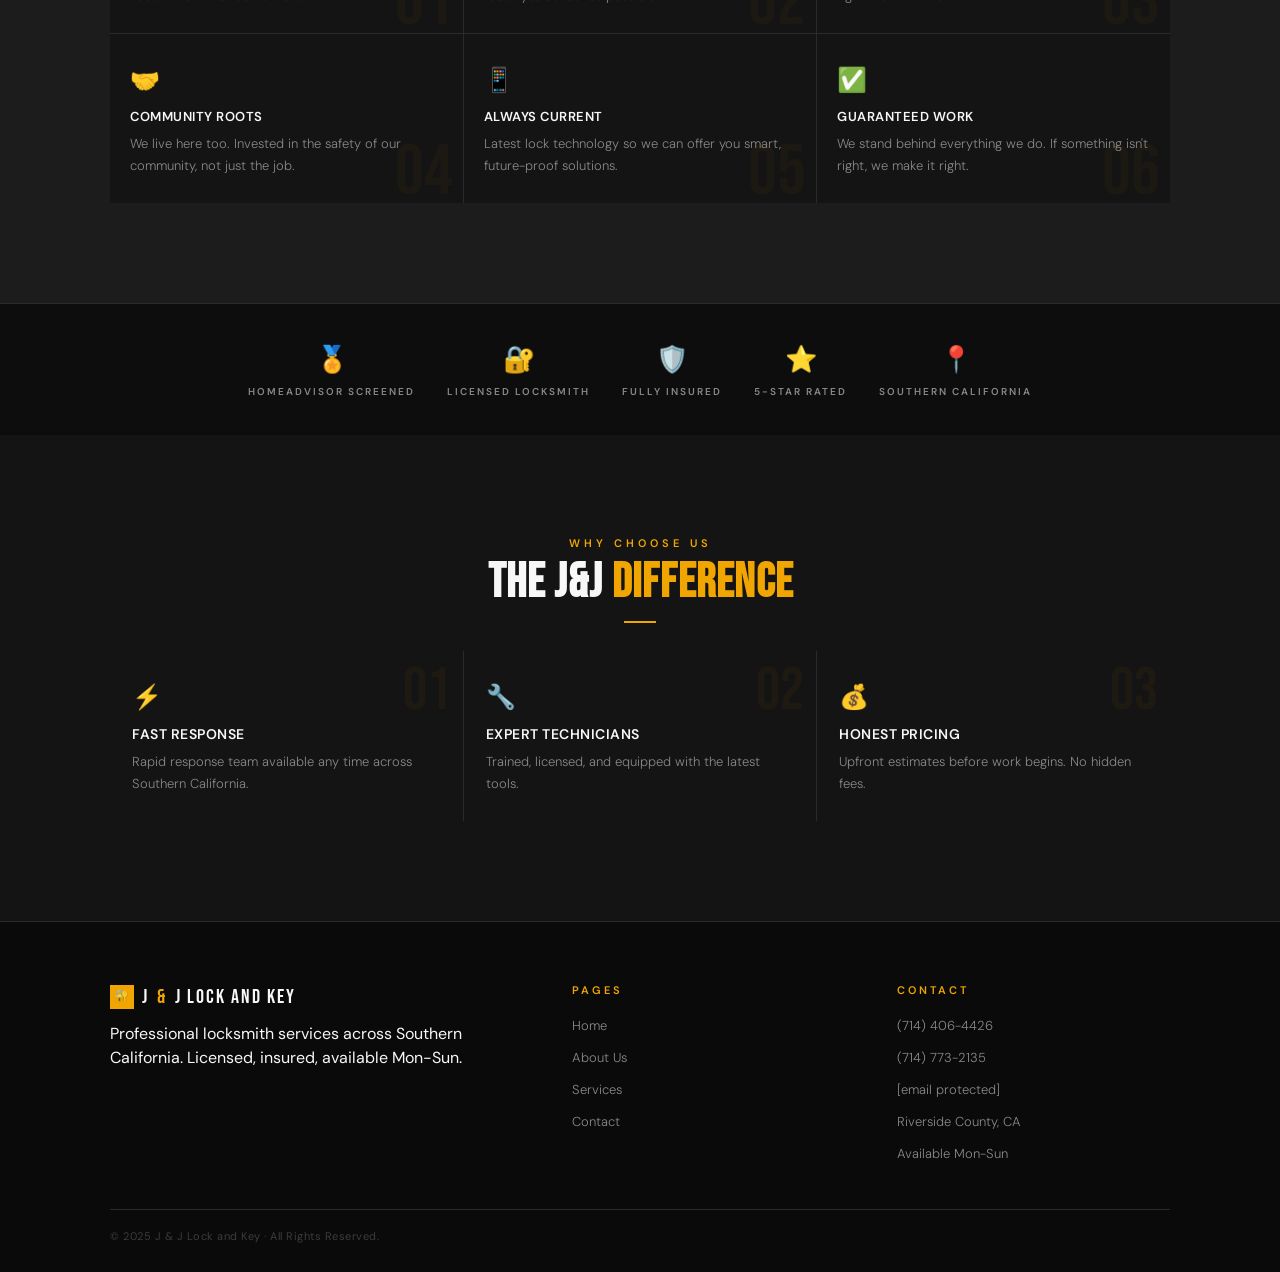
==== commit a9888290: "Add files via upload" ====
--- a/about.html
+++ b/about.html
@@ -5,13 +5,14 @@
 <meta name="viewport" content="width=device-width, initial-scale=1.0">
 <title>About Us – J&J Lock and Key</title>
 <link rel="stylesheet" href="style.css">
+<link rel="icon" type="image/png" href="JJLockLogo.png">
 </head>
 <body>
 <div class="strip"><p>🔑 Emergency Locksmith — <a href="tel:+17144064426">Call (714) 406-4426</a></p></div>
 <nav class="nav">
   <div class="wrap">
     <div class="nav__inner">
-      <a href="index.html" class="nav__logo"><div class="nav__logo-mark">🔐</div>J<span>&amp;</span>J Lock</a>
+      <a href="index.html" class="nav__logo"><div class="nav__logo-mark">🔐</div>J<span>&amp;</span>J Lock and Key</a>
       <a href="tel:+17144064426" class="nav__phone-mobile">📞 (714) 406-4426</a>
       <a href="tel:+17144064426" class="nav__phone-desktop">(714) 406-4426</a>
       <ul class="nav__links">
@@ -30,7 +31,7 @@
 <div class="nav__scrim" id="scrim"></div>
 <div class="nav__drawer" id="drawer">
   <div class="nav__drawer-top">
-    <div class="nav__drawer-logo"><div class="nav__logo-mark">🔐</div>J<span>&amp;</span>J Lock</div>
+    <div class="nav__drawer-logo"><div class="nav__logo-mark">🔐</div>J<span>&amp;</span>J Lock and Key</div>
     <button class="nav__drawer-close" id="drawerClose">✕</button>
   </div>
   <div class="nav__drawer-phone">
--- a/style.css
+++ b/style.css
@@ -69,8 +69,8 @@
 /* ─── NAV ─── */
 .nav{background:var(--dark);border-bottom:1px solid var(--border);position:sticky;top:0;z-index:400;}
 .nav__inner{display:grid;grid-template-columns:auto 1fr auto;align-items:center;height:58px;}
-.nav__logo{font-family:var(--d);font-size:20px;letter-spacing:2px;text-transform:uppercase;color:var(--white);display:flex;align-items:center;gap:9px;white-space:nowrap;justify-self:start;}
-.nav__logo-mark{width:28px;height:28px;background:var(--gold);display:flex;align-items:center;justify-content:center;font-size:13px;flex-shrink:0;}
+.nav__logo{font-family:var(--d);font-size:14px;letter-spacing:2px;text-transform:uppercase;color:var(--white);display:flex;align-items:center;gap:9px;white-space:nowrap;justify-self:start;}
+.nav__logo-mark{width:16px;height:16px;background:var(--gold);display:flex;align-items:center;justify-content:center;font-size:13px;flex-shrink:0;}
 .nav__logo span{color:var(--gold);}
 .nav__phone-desktop{display:none;}
 .nav__phone-mobile{justify-self:center;margin-left:-20px;display:flex;align-items:center;gap:6px;border:1.5px solid var(--gold);padding:7px 14px;font-size:12px;font-weight:600;letter-spacing:1px;color:var(--gold);white-space:nowrap;transition:all .2s;}
@@ -114,8 +114,8 @@
 
 /* ─── HERO ─── */
 .hero{position:relative;min-height:100svh;display:flex;align-items:center;overflow:hidden;padding-bottom:70px;}
-.hero__video{position:absolute;inset:0;width:100%;height:100%;object-fit:cover;filter:brightness(.14) saturate(.3);}
-.hero__overlay{position:absolute;inset:0;background:linear-gradient(160deg,rgba(13,13,13,.97) 0%,rgba(13,13,13,.8) 60%,rgba(13,13,13,.25) 100%);}
+.hero__video{position:absolute;inset:0;width:100%;height:100%;object-fit:cover;filter:brightness(.55) saturate(.7);}
+.hero__overlay{position:absolute;inset:0;background:linear-gradient(160deg,rgba(13,13,13,.75) 0%,rgba(13,13,13,.5) 60%,rgba(13,13,13,.15) 100%);}
 .hero__body{position:relative;z-index:2;padding:52px 0;}
 .hero__eyebrow{display:inline-flex;align-items:center;gap:10px;margin-bottom:16px;}
 .hero__eyebrow::before{content:'';width:20px;height:2px;background:var(--gold);}
@@ -383,3 +383,9 @@
   .cf{padding:40px;}
   .map-box{height:280px;}
 }
+
+/* YELP LINK */
+.yelp-link{display:inline-flex;align-items:center;gap:10px;margin-top:22px;background:rgba(255,255,255,.06);border:1px solid rgba(255,255,255,.15);padding:10px 18px;transition:all .2s;color:#ccc;}
+.yelp-link:hover{border-color:#e0201c;background:rgba(224,32,28,.08);}
+.yelp-logo{width:36px;height:auto;}
+.yelp-link span{font-size:12px;font-weight:600;letter-spacing:1px;text-transform:uppercase;}
